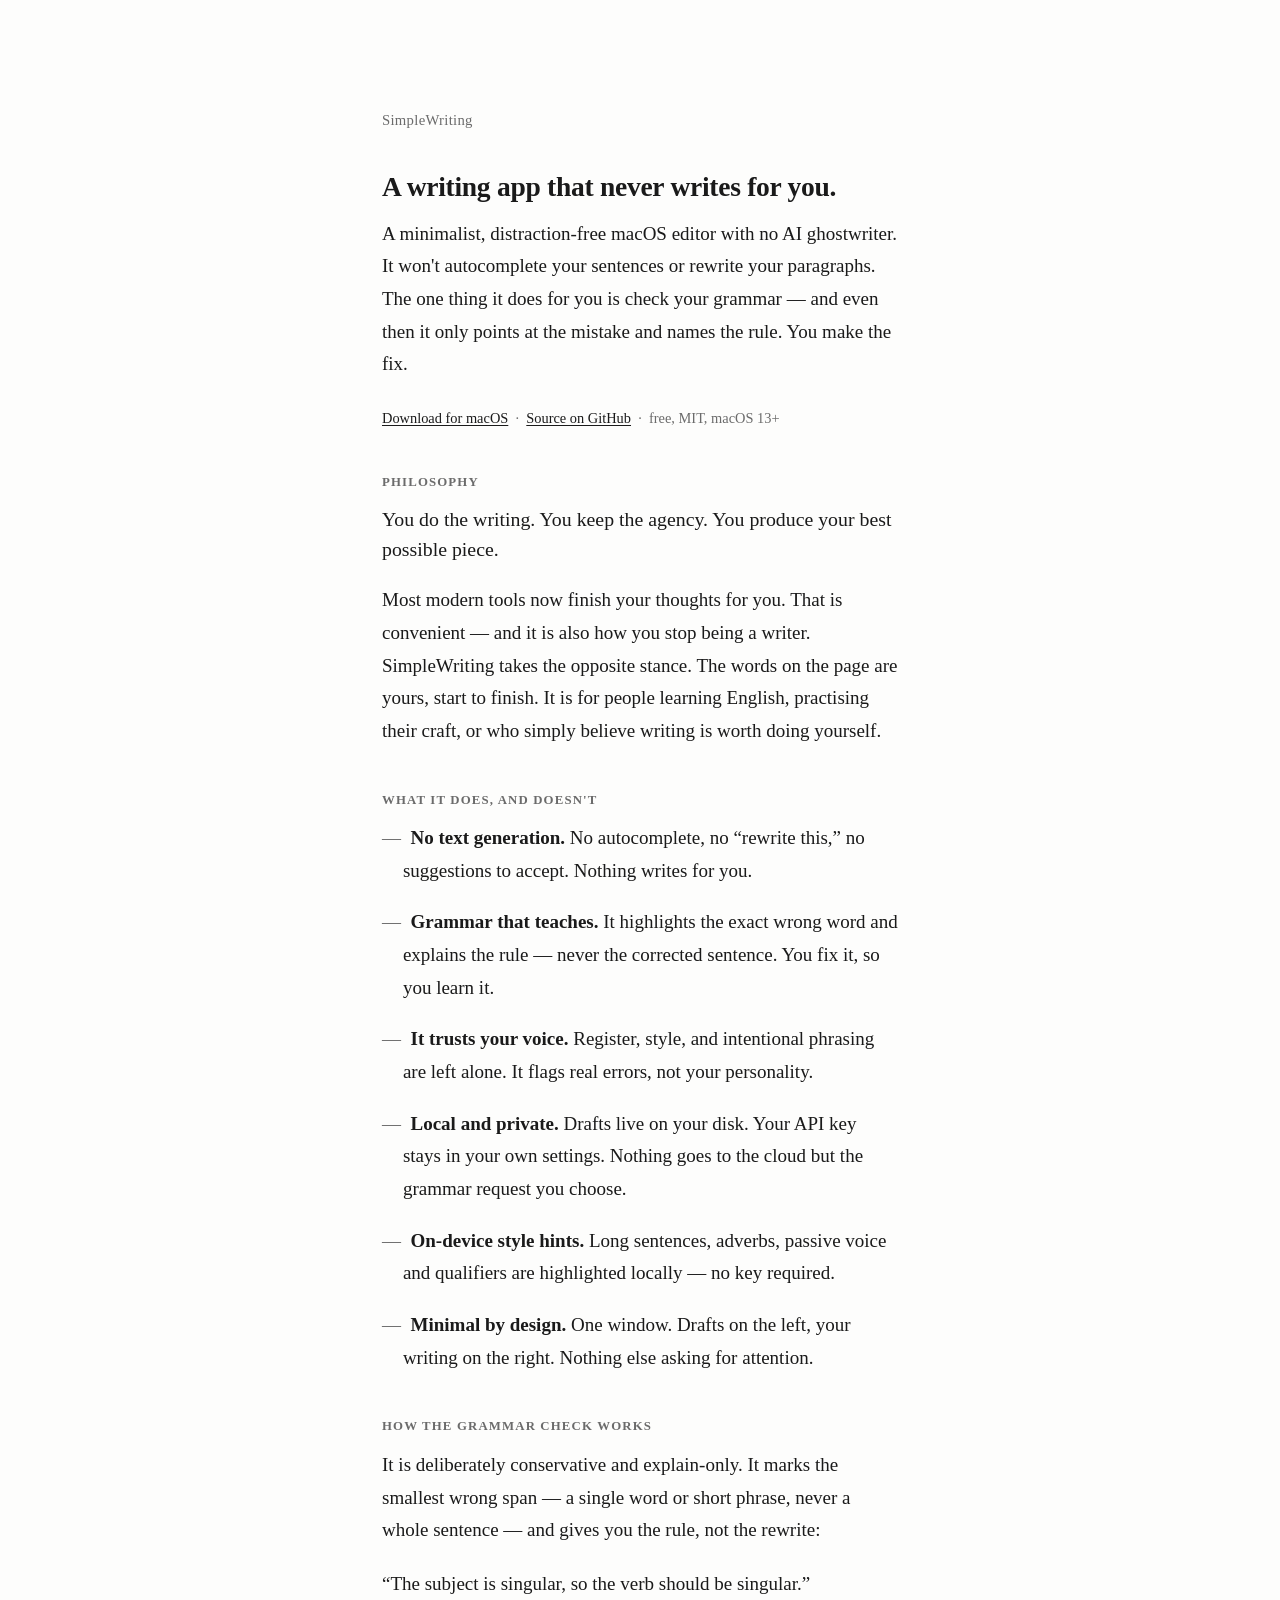
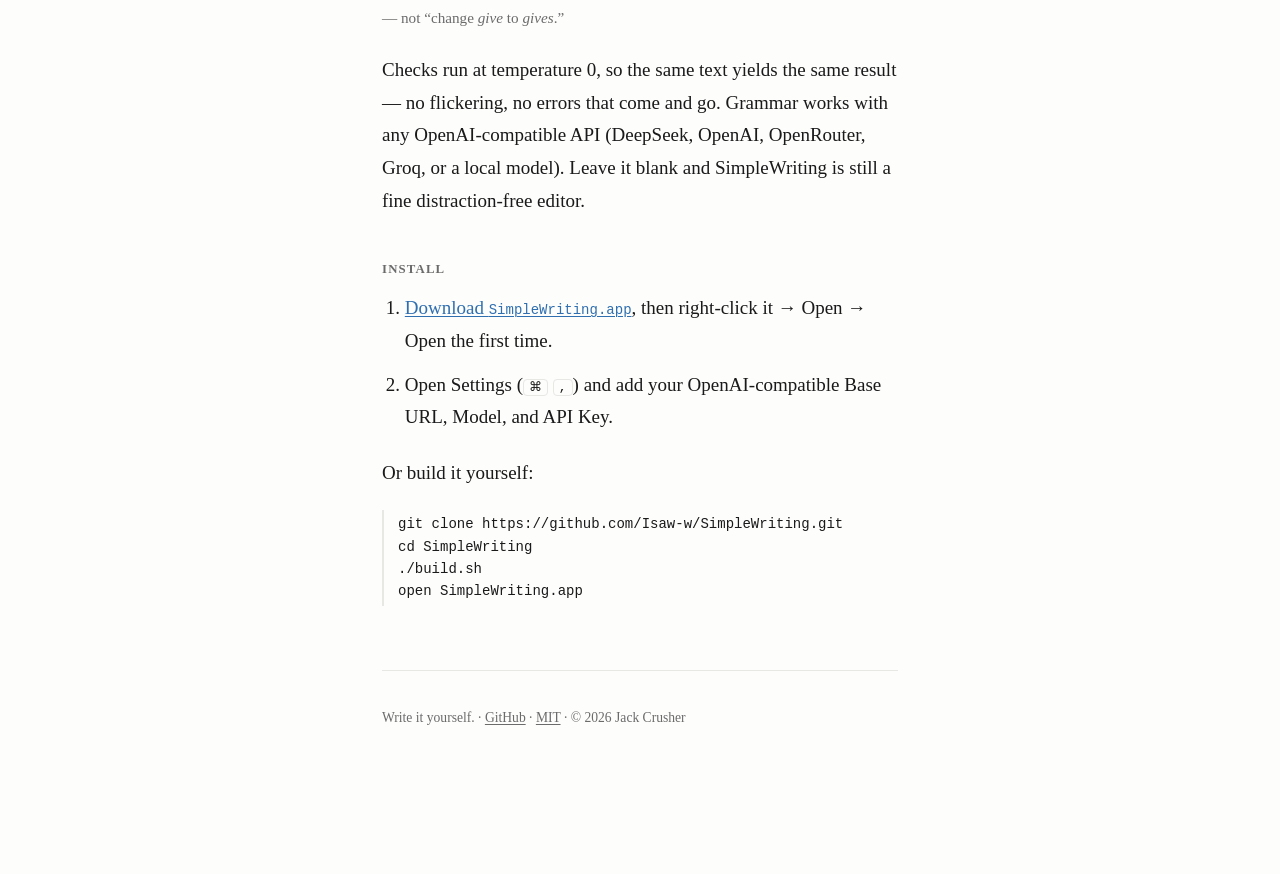
==== docs/index.html @ c0ef6750 "SimpleWriting 1.0 — a minimalist macOS writing app that never writes for you A distraction-free edit" ====
<!doctype html>
<html lang="en">
<head>
<meta charset="utf-8">
<meta name="viewport" content="width=device-width, initial-scale=1">
<title>SimpleWriting — A minimalist macOS writing app that never writes for you</title>
<meta name="description" content="SimpleWriting is a free, open-source, distraction-free macOS writing app with no AI ghostwriter. It never generates or rewrites your text — it only checks your grammar, names the rule, and lets you make the fix yourself. Write in your own words.">
<meta name="keywords" content="minimalist writing app, distraction-free editor for Mac, writing app without AI, no-AI writing tool, grammar checker macOS, write in your own words, English writing practice, offline writing app, open source macOS editor, SimpleWriting">
<meta name="author" content="Jack Crusher">
<meta name="robots" content="index, follow">
<meta name="theme-color" content="#2f6fb0">
<link rel="canonical" href="https://isaw-w.github.io/SimpleWriting/">

<!-- Open Graph -->
<meta property="og:type" content="website">
<meta property="og:site_name" content="SimpleWriting">
<meta property="og:title" content="SimpleWriting — a macOS writing app that never writes for you">
<meta property="og:description" content="No AI ghostwriter. Just your words — and a grammar check that names the rule and lets you make the fix. Free and open source for macOS.">
<meta property="og:url" content="https://isaw-w.github.io/SimpleWriting/">
<meta property="og:image" content="https://isaw-w.github.io/SimpleWriting/og-image.png">
<meta property="og:image:width" content="1200">
<meta property="og:image:height" content="630">

<!-- Twitter -->
<meta name="twitter:card" content="summary_large_image">
<meta name="twitter:title" content="SimpleWriting — a macOS writing app that never writes for you">
<meta name="twitter:description" content="No AI ghostwriter. Just your words — and a grammar check that names the rule and lets you make the fix.">
<meta name="twitter:image" content="https://isaw-w.github.io/SimpleWriting/og-image.png">

<link rel="icon" href="data:image/svg+xml,%3Csvg xmlns='http://www.w3.org/2000/svg' viewBox='0 0 100 100'%3E%3Crect width='100' height='100' rx='24' fill='%232f6fb0'/%3E%3Cpath d='M78 26 C55 30 40 48 34 66 L46 54 C58 42 70 34 78 26 Z' fill='%23eef4fb'/%3E%3Cpath d='M30 70 L44 56' stroke='%23eef4fb' stroke-width='4' stroke-linecap='round'/%3E%3C/svg%3E">

<script type="application/ld+json">
{
  "@context": "https://schema.org",
  "@type": "SoftwareApplication",
  "name": "SimpleWriting",
  "operatingSystem": "macOS 13.0 or later",
  "applicationCategory": "Text editor / Writing application",
  "description": "A minimalist, distraction-free macOS writing app with no AI text generation. It only checks grammar — pointing at the exact mistake and naming the rule — so you make the fix and keep your agency.",
  "url": "https://isaw-w.github.io/SimpleWriting/",
  "downloadUrl": "https://github.com/Isaw-w/SimpleWriting/releases/latest",
  "softwareVersion": "1.0",
  "license": "https://opensource.org/licenses/MIT",
  "author": { "@type": "Person", "name": "Jack Crusher" },
  "offers": { "@type": "Offer", "price": "0", "priceCurrency": "USD" }
}
</script>

<style>
  :root{ --bg:#fdfdfc; --ink:#1a1a1a; --muted:#6b6b6b; --link:#2f6fb0; --rule:#e7e7e4; }
  @media (prefers-color-scheme: dark){
    :root{ --bg:#111214; --ink:#e6e6e3; --muted:#8f8f8c; --link:#7cb2e6; --rule:#26272a; }
  }
  *{box-sizing:border-box}
  body{
    max-width:35rem; margin:0 auto; padding:12vh 22px 16vh;
    background:var(--bg); color:var(--ink);
    font:19px/1.72 Georgia,"Iowan Old Style","Times New Roman",serif;
    -webkit-font-smoothing:antialiased;
  }
  a{color:var(--link); text-decoration:underline; text-underline-offset:2px; text-decoration-thickness:1px}
  .name{font-size:.92rem; letter-spacing:.02em; color:var(--muted); margin:0 0 2.4em}
  h1{font-size:1.72rem; font-weight:600; line-height:1.28; letter-spacing:-.01em; margin:0 0 .5em}
  .lede{margin:0 0 1.3em}
  .do{font-size:.9rem; color:var(--muted); margin:0}
  .do a{color:var(--ink)}
  h2{font-size:.8rem; font-weight:700; text-transform:uppercase; letter-spacing:.09em;
     color:var(--muted); margin:3.2em 0 .9em}
  p{margin:0 0 1.1em}
  .quote{font-size:1.24rem; line-height:1.5; margin:0 0 1em}
  ul{list-style:none; padding:0; margin:0}
  li{margin:0 0 1em; padding-left:1.1em; text-indent:-1.1em}
  li::before{content:"—"; color:var(--muted); margin-right:.5em}
  li b{font-weight:600}
  .rule-eg{color:var(--muted); font-size:.95rem}
  ol{padding-left:1.2em; margin:0 0 1.2em}
  ol li{padding:0; text-indent:0; margin:0 0 .6em}
  ol li::before{content:none}
  code{font:14px/1.5 ui-monospace,SFMono-Regular,Menlo,monospace}
  pre{font:14px/1.6 ui-monospace,SFMono-Regular,Menlo,monospace;
      background:transparent; border-left:2px solid var(--rule);
      padding:.2em 0 .2em 1em; margin:0 0 1.2em; overflow-x:auto; color:var(--ink)}
  kbd{font:13px ui-monospace,monospace; border:1px solid var(--rule); border-radius:4px; padding:0 5px}
  hr{border:0; border-top:1px solid var(--rule); margin:3.4em 0 0}
  footer{margin-top:2.6em; font-size:.85rem; color:var(--muted)}
  footer a{color:var(--muted)}
</style>
</head>
<body>

<p class="name">SimpleWriting</p>

<h1>A writing app that never writes for you.</h1>
<p class="lede">A minimalist, distraction-free macOS editor with no AI ghostwriter. It won't autocomplete your sentences or rewrite your paragraphs. The one thing it does for you is check your grammar — and even then it only points at the mistake and names the rule. You make the fix.</p>
<p class="do"><a href="https://github.com/Isaw-w/SimpleWriting/releases/latest">Download for macOS</a> &nbsp;·&nbsp; <a href="https://github.com/Isaw-w/SimpleWriting">Source on GitHub</a> &nbsp;·&nbsp; free, MIT, macOS 13+</p>

<h2>Philosophy</h2>
<p class="quote">You do the writing. You keep the agency. You produce your best possible piece.</p>
<p>Most modern tools now finish your thoughts for you. That is convenient — and it is also how you stop being a writer. SimpleWriting takes the opposite stance. The words on the page are yours, start to finish. It is for people learning English, practising their craft, or who simply believe writing is worth doing yourself.</p>

<h2>What it does, and doesn't</h2>
<ul>
  <li><b>No text generation.</b> No autocomplete, no “rewrite this,” no suggestions to accept. Nothing writes for you.</li>
  <li><b>Grammar that teaches.</b> It highlights the exact wrong word and explains the rule — never the corrected sentence. You fix it, so you learn it.</li>
  <li><b>It trusts your voice.</b> Register, style, and intentional phrasing are left alone. It flags real errors, not your personality.</li>
  <li><b>Local and private.</b> Drafts live on your disk. Your API key stays in your own settings. Nothing goes to the cloud but the grammar request you choose.</li>
  <li><b>On-device style hints.</b> Long sentences, adverbs, passive voice and qualifiers are highlighted locally — no key required.</li>
  <li><b>Minimal by design.</b> One window. Drafts on the left, your writing on the right. Nothing else asking for attention.</li>
</ul>

<h2>How the grammar check works</h2>
<p>It is deliberately conservative and explain-only. It marks the smallest wrong span — a single word or short phrase, never a whole sentence — and gives you the rule, not the rewrite:</p>
<p>“The subject is singular, so the verb should be singular.”<br><span class="rule-eg">— not “change <em>give</em> to <em>gives</em>.”</span></p>
<p>Checks run at temperature 0, so the same text yields the same result — no flickering, no errors that come and go. Grammar works with any OpenAI-compatible API (DeepSeek, OpenAI, OpenRouter, Groq, or a local model). Leave it blank and SimpleWriting is still a fine distraction-free editor.</p>

<h2>Install</h2>
<ol>
  <li><a href="https://github.com/Isaw-w/SimpleWriting/releases/latest">Download <code>SimpleWriting.app</code></a>, then right-click it → Open → Open the first time.</li>
  <li>Open Settings (<kbd>⌘</kbd> <kbd>,</kbd>) and add your OpenAI-compatible Base URL, Model, and API Key.</li>
</ol>
<p>Or build it yourself:</p>
<pre>git clone https://github.com/Isaw-w/SimpleWriting.git
cd SimpleWriting
./build.sh
open SimpleWriting.app</pre>

<hr>
<footer>Write it yourself. · <a href="https://github.com/Isaw-w/SimpleWriting">GitHub</a> · <a href="https://github.com/Isaw-w/SimpleWriting/blob/main/LICENSE">MIT</a> · © 2026 Jack Crusher</footer>

</body>
</html>
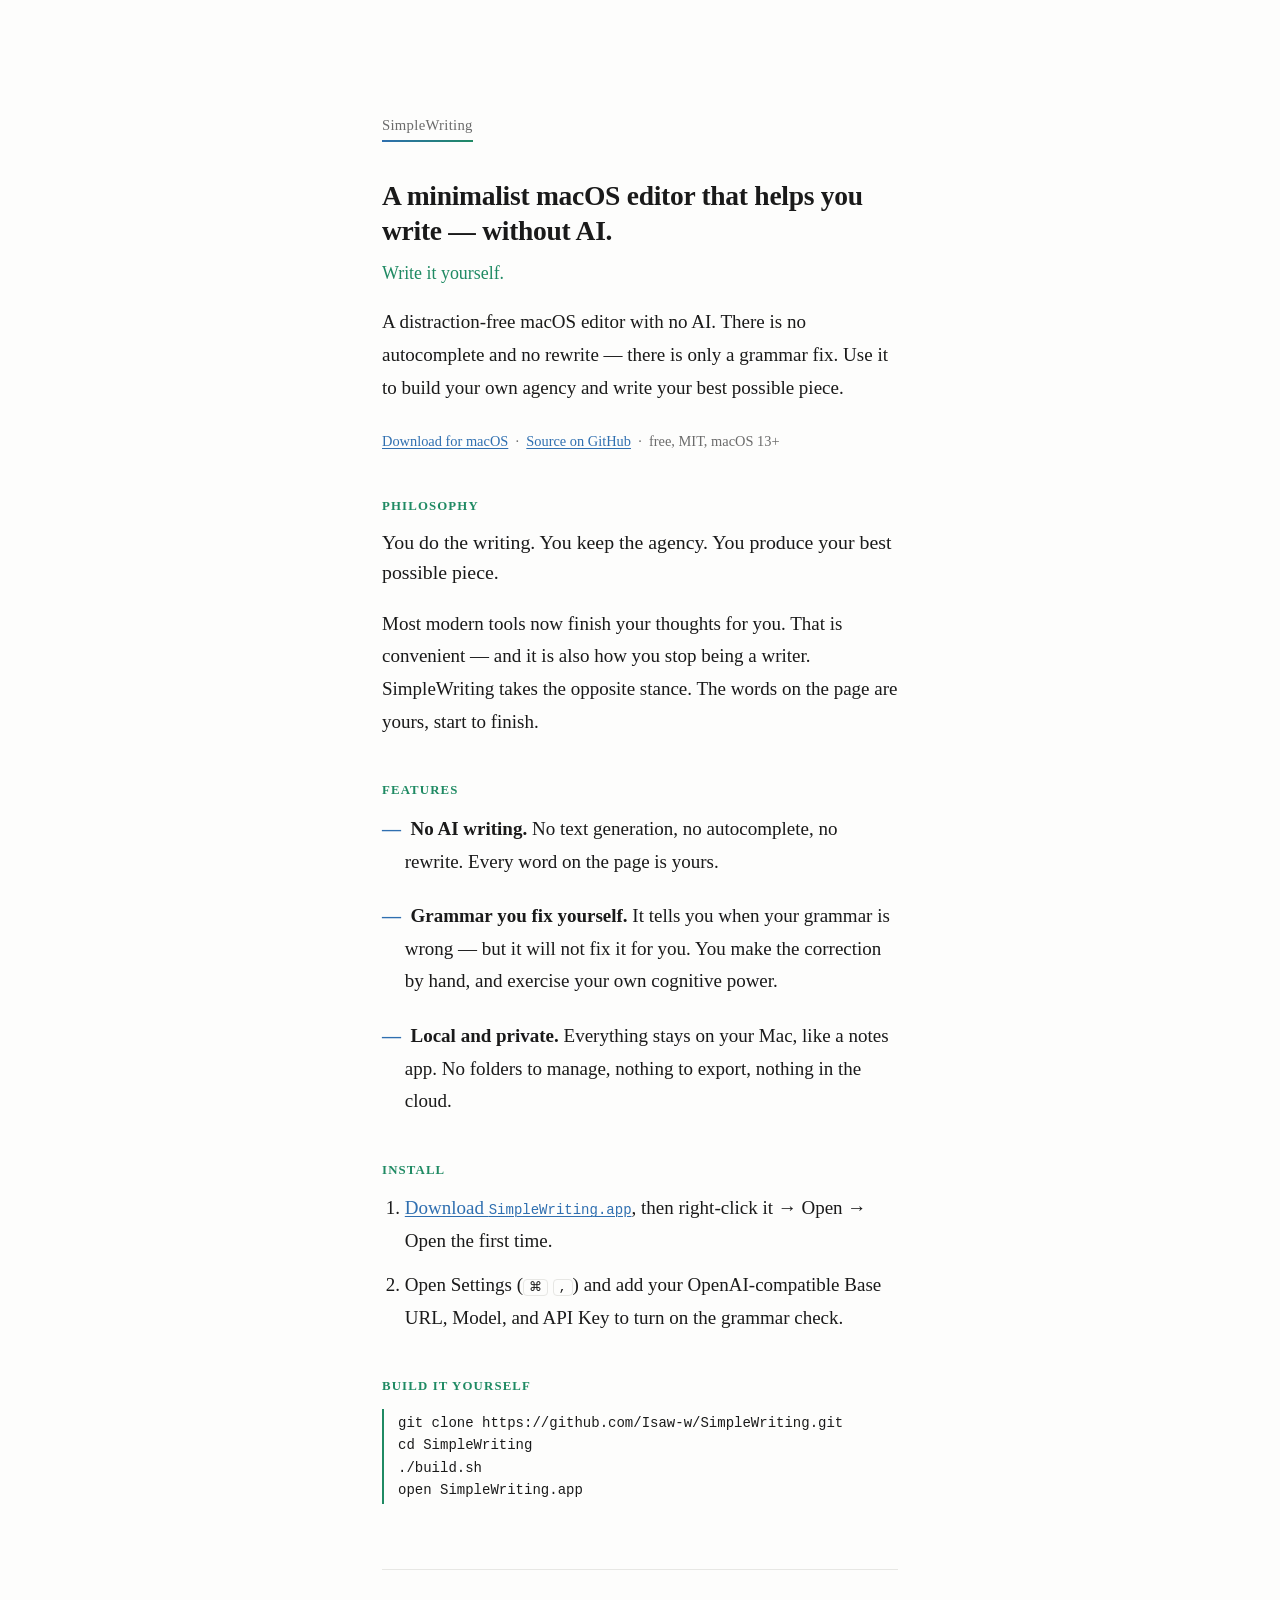
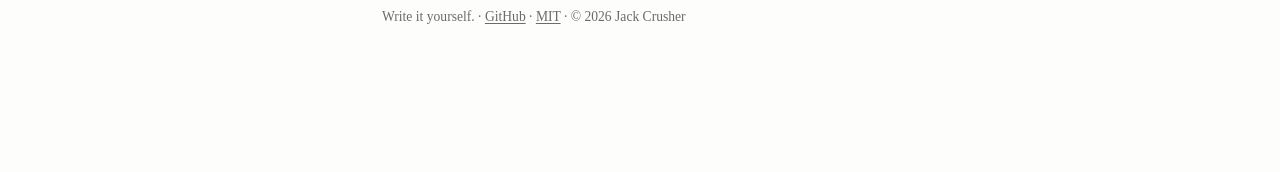
==== commit 83f29c89: "Refine copy and blue/green minimalist design; add SEO sitemap + robots Co-Authored-By: Claude Opus 4" ====
--- a/docs/index.html
+++ b/docs/index.html
@@ -3,9 +3,9 @@
 <head>
 <meta charset="utf-8">
 <meta name="viewport" content="width=device-width, initial-scale=1">
-<title>SimpleWriting — A minimalist macOS writing app that never writes for you</title>
-<meta name="description" content="SimpleWriting is a free, open-source, distraction-free macOS writing app with no AI ghostwriter. It never generates or rewrites your text — it only checks your grammar, names the rule, and lets you make the fix yourself. Write in your own words.">
-<meta name="keywords" content="minimalist writing app, distraction-free editor for Mac, writing app without AI, no-AI writing tool, grammar checker macOS, write in your own words, English writing practice, offline writing app, open source macOS editor, SimpleWriting">
+<title>SimpleWriting — a minimalist macOS editor that helps you write without AI</title>
+<meta name="description" content="SimpleWriting is a free, open-source, distraction-free macOS editor that helps you write without AI. No autocomplete, no rewrite — only a grammar check that tells you what is wrong and lets you fix it yourself. Build your own agency and write your best possible piece.">
+<meta name="keywords" content="write without AI, minimalist writing app, distraction-free macOS editor, no autocomplete editor, no rewrite, grammar checker that doesn't fix for you, learn grammar, English writing practice, local private writing app, notes app for writing, open source macOS editor, SimpleWriting">
 <meta name="author" content="Jack Crusher">
 <meta name="robots" content="index, follow">
 <meta name="theme-color" content="#2f6fb0">
@@ -14,8 +14,8 @@
 <!-- Open Graph -->
 <meta property="og:type" content="website">
 <meta property="og:site_name" content="SimpleWriting">
-<meta property="og:title" content="SimpleWriting — a macOS writing app that never writes for you">
-<meta property="og:description" content="No AI ghostwriter. Just your words — and a grammar check that names the rule and lets you make the fix. Free and open source for macOS.">
+<meta property="og:title" content="SimpleWriting — a minimalist macOS editor that helps you write without AI">
+<meta property="og:description" content="No autocomplete, no rewrite — only a grammar check you fix yourself. A distraction-free, local, private macOS editor. Free and open source.">
 <meta property="og:url" content="https://isaw-w.github.io/SimpleWriting/">
 <meta property="og:image" content="https://isaw-w.github.io/SimpleWriting/og-image.png">
 <meta property="og:image:width" content="1200">
@@ -23,8 +23,8 @@
 
 <!-- Twitter -->
 <meta name="twitter:card" content="summary_large_image">
-<meta name="twitter:title" content="SimpleWriting — a macOS writing app that never writes for you">
-<meta name="twitter:description" content="No AI ghostwriter. Just your words — and a grammar check that names the rule and lets you make the fix.">
+<meta name="twitter:title" content="SimpleWriting — write without AI on macOS">
+<meta name="twitter:description" content="No autocomplete, no rewrite — only a grammar check you fix yourself. Distraction-free, local, private.">
 <meta name="twitter:image" content="https://isaw-w.github.io/SimpleWriting/og-image.png">
 
 <link rel="icon" href="data:image/svg+xml,%3Csvg xmlns='http://www.w3.org/2000/svg' viewBox='0 0 100 100'%3E%3Crect width='100' height='100' rx='24' fill='%232f6fb0'/%3E%3Cpath d='M78 26 C55 30 40 48 34 66 L46 54 C58 42 70 34 78 26 Z' fill='%23eef4fb'/%3E%3Cpath d='M30 70 L44 56' stroke='%23eef4fb' stroke-width='4' stroke-linecap='round'/%3E%3C/svg%3E">
@@ -36,7 +36,7 @@
   "name": "SimpleWriting",
   "operatingSystem": "macOS 13.0 or later",
   "applicationCategory": "Text editor / Writing application",
-  "description": "A minimalist, distraction-free macOS writing app with no AI text generation. It only checks grammar — pointing at the exact mistake and naming the rule — so you make the fix and keep your agency.",
+  "description": "A minimalist, distraction-free macOS editor that helps you write without AI. No autocomplete and no rewrite — only a grammar check that tells you what is wrong and lets you fix it yourself. Local and private, like a notes app.",
   "url": "https://isaw-w.github.io/SimpleWriting/",
   "downloadUrl": "https://github.com/Isaw-w/SimpleWriting/releases/latest",
   "softwareVersion": "1.0",
@@ -47,9 +47,13 @@
 </script>
 
 <style>
-  :root{ --bg:#fdfdfc; --ink:#1a1a1a; --muted:#6b6b6b; --link:#2f6fb0; --rule:#e7e7e4; }
+  :root{
+    --bg:#fdfdfc; --ink:#1a1a1a; --muted:#6b6b6b;
+    --blue:#2f6fb0; --green:#1f8a63; --rule:#e7e7e4;
+  }
   @media (prefers-color-scheme: dark){
-    :root{ --bg:#111214; --ink:#e6e6e3; --muted:#8f8f8c; --link:#7cb2e6; --rule:#26272a; }
+    :root{ --bg:#111214; --ink:#e6e6e3; --muted:#8f8f8c;
+           --blue:#7cb2e6; --green:#5cc39a; --rule:#26272a; }
   }
   *{box-sizing:border-box}
   body{
@@ -58,27 +62,27 @@
     font:19px/1.72 Georgia,"Iowan Old Style","Times New Roman",serif;
     -webkit-font-smoothing:antialiased;
   }
-  a{color:var(--link); text-decoration:underline; text-underline-offset:2px; text-decoration-thickness:1px}
-  .name{font-size:.92rem; letter-spacing:.02em; color:var(--muted); margin:0 0 2.4em}
-  h1{font-size:1.72rem; font-weight:600; line-height:1.28; letter-spacing:-.01em; margin:0 0 .5em}
+  a{color:var(--blue); text-decoration:underline; text-underline-offset:2px; text-decoration-thickness:1px}
+  .name{display:inline-block; font-size:.92rem; letter-spacing:.02em; color:var(--muted); margin:0 0 2.4em;
+        border-bottom:2px solid; border-image:linear-gradient(90deg,var(--blue),var(--green)) 1; padding-bottom:2px}
+  h1{font-size:1.72rem; font-weight:600; line-height:1.28; letter-spacing:-.01em; margin:0 0 .35em}
+  .tag{font-size:1.12rem; color:var(--green); margin:0 0 1em}
   .lede{margin:0 0 1.3em}
   .do{font-size:.9rem; color:var(--muted); margin:0}
-  .do a{color:var(--ink)}
   h2{font-size:.8rem; font-weight:700; text-transform:uppercase; letter-spacing:.09em;
-     color:var(--muted); margin:3.2em 0 .9em}
+     color:var(--green); margin:3.2em 0 .9em}
   p{margin:0 0 1.1em}
   .quote{font-size:1.24rem; line-height:1.5; margin:0 0 1em}
   ul{list-style:none; padding:0; margin:0}
-  li{margin:0 0 1em; padding-left:1.1em; text-indent:-1.1em}
-  li::before{content:"—"; color:var(--muted); margin-right:.5em}
+  li{margin:0 0 1.15em; padding-left:1.2em; text-indent:-1.2em}
+  li::before{content:"—"; color:var(--blue); margin-right:.5em; font-weight:700}
   li b{font-weight:600}
-  .rule-eg{color:var(--muted); font-size:.95rem}
   ol{padding-left:1.2em; margin:0 0 1.2em}
   ol li{padding:0; text-indent:0; margin:0 0 .6em}
   ol li::before{content:none}
   code{font:14px/1.5 ui-monospace,SFMono-Regular,Menlo,monospace}
   pre{font:14px/1.6 ui-monospace,SFMono-Regular,Menlo,monospace;
-      background:transparent; border-left:2px solid var(--rule);
+      background:transparent; border-left:2px solid var(--green);
       padding:.2em 0 .2em 1em; margin:0 0 1.2em; overflow-x:auto; color:var(--ink)}
   kbd{font:13px ui-monospace,monospace; border:1px solid var(--rule); border-radius:4px; padding:0 5px}
   hr{border:0; border-top:1px solid var(--rule); margin:3.4em 0 0}
@@ -90,35 +94,29 @@
 
 <p class="name">SimpleWriting</p>
 
-<h1>A writing app that never writes for you.</h1>
-<p class="lede">A minimalist, distraction-free macOS editor with no AI ghostwriter. It won't autocomplete your sentences or rewrite your paragraphs. The one thing it does for you is check your grammar — and even then it only points at the mistake and names the rule. You make the fix.</p>
+<h1>A minimalist macOS editor that helps you write — without AI.</h1>
+<p class="tag">Write it yourself.</p>
+<p class="lede">A distraction-free macOS editor with no AI. There is no autocomplete and no rewrite — there is only a grammar fix. Use it to build your own agency and write your best possible piece.</p>
 <p class="do"><a href="https://github.com/Isaw-w/SimpleWriting/releases/latest">Download for macOS</a> &nbsp;·&nbsp; <a href="https://github.com/Isaw-w/SimpleWriting">Source on GitHub</a> &nbsp;·&nbsp; free, MIT, macOS 13+</p>
 
 <h2>Philosophy</h2>
 <p class="quote">You do the writing. You keep the agency. You produce your best possible piece.</p>
-<p>Most modern tools now finish your thoughts for you. That is convenient — and it is also how you stop being a writer. SimpleWriting takes the opposite stance. The words on the page are yours, start to finish. It is for people learning English, practising their craft, or who simply believe writing is worth doing yourself.</p>
+<p>Most modern tools now finish your thoughts for you. That is convenient — and it is also how you stop being a writer. SimpleWriting takes the opposite stance. The words on the page are yours, start to finish.</p>
 
-<h2>What it does, and doesn't</h2>
+<h2>Features</h2>
 <ul>
-  <li><b>No text generation.</b> No autocomplete, no “rewrite this,” no suggestions to accept. Nothing writes for you.</li>
-  <li><b>Grammar that teaches.</b> It highlights the exact wrong word and explains the rule — never the corrected sentence. You fix it, so you learn it.</li>
-  <li><b>It trusts your voice.</b> Register, style, and intentional phrasing are left alone. It flags real errors, not your personality.</li>
-  <li><b>Local and private.</b> Drafts live on your disk. Your API key stays in your own settings. Nothing goes to the cloud but the grammar request you choose.</li>
-  <li><b>On-device style hints.</b> Long sentences, adverbs, passive voice and qualifiers are highlighted locally — no key required.</li>
-  <li><b>Minimal by design.</b> One window. Drafts on the left, your writing on the right. Nothing else asking for attention.</li>
+  <li><b>No AI writing.</b> No text generation, no autocomplete, no rewrite. Every word on the page is yours.</li>
+  <li><b>Grammar you fix yourself.</b> It tells you when your grammar is wrong — but it will not fix it for you. You make the correction by hand, and exercise your own cognitive power.</li>
+  <li><b>Local and private.</b> Everything stays on your Mac, like a notes app. No folders to manage, nothing to export, nothing in the cloud.</li>
 </ul>
-
-<h2>How the grammar check works</h2>
-<p>It is deliberately conservative and explain-only. It marks the smallest wrong span — a single word or short phrase, never a whole sentence — and gives you the rule, not the rewrite:</p>
-<p>“The subject is singular, so the verb should be singular.”<br><span class="rule-eg">— not “change <em>give</em> to <em>gives</em>.”</span></p>
-<p>Checks run at temperature 0, so the same text yields the same result — no flickering, no errors that come and go. Grammar works with any OpenAI-compatible API (DeepSeek, OpenAI, OpenRouter, Groq, or a local model). Leave it blank and SimpleWriting is still a fine distraction-free editor.</p>
 
 <h2>Install</h2>
 <ol>
   <li><a href="https://github.com/Isaw-w/SimpleWriting/releases/latest">Download <code>SimpleWriting.app</code></a>, then right-click it → Open → Open the first time.</li>
-  <li>Open Settings (<kbd>⌘</kbd> <kbd>,</kbd>) and add your OpenAI-compatible Base URL, Model, and API Key.</li>
+  <li>Open Settings (<kbd>⌘</kbd> <kbd>,</kbd>) and add your OpenAI-compatible Base URL, Model, and API Key to turn on the grammar check.</li>
 </ol>
-<p>Or build it yourself:</p>
+
+<h2>Build it yourself</h2>
 <pre>git clone https://github.com/Isaw-w/SimpleWriting.git
 cd SimpleWriting
 ./build.sh
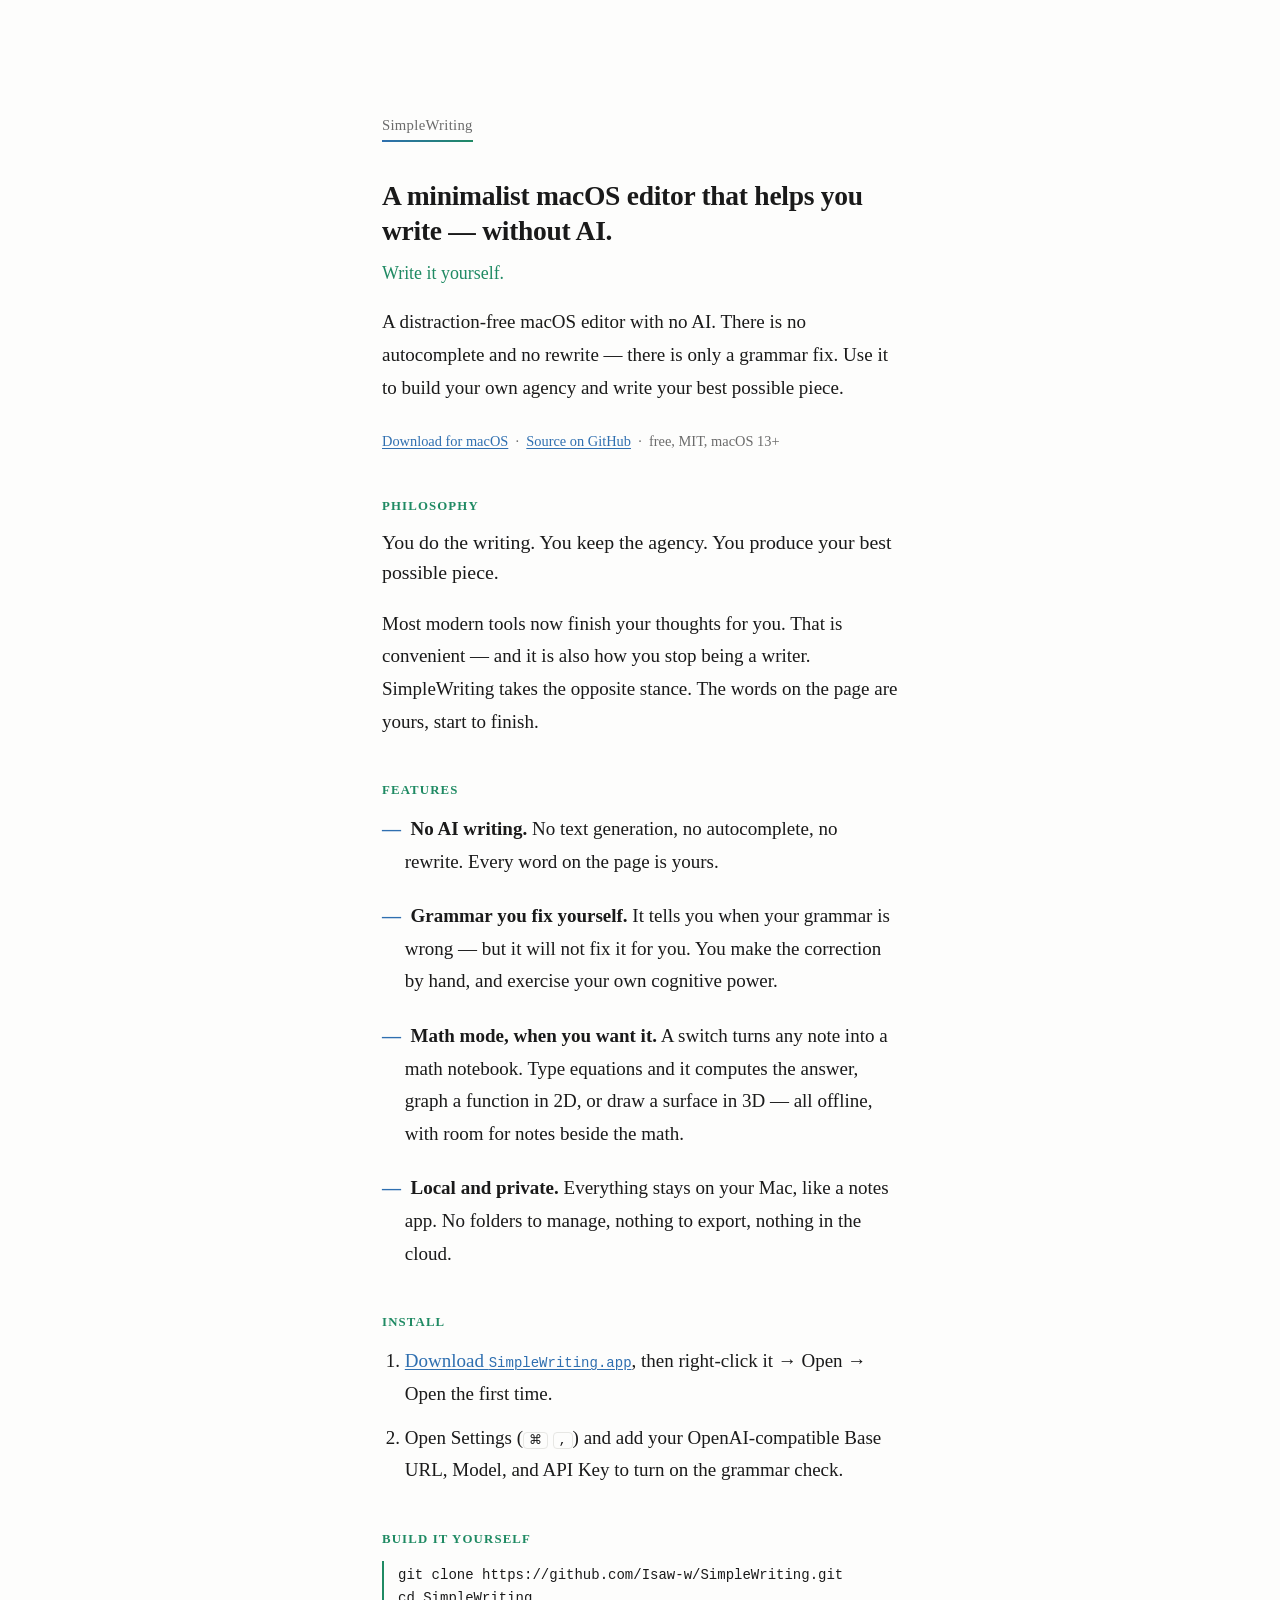
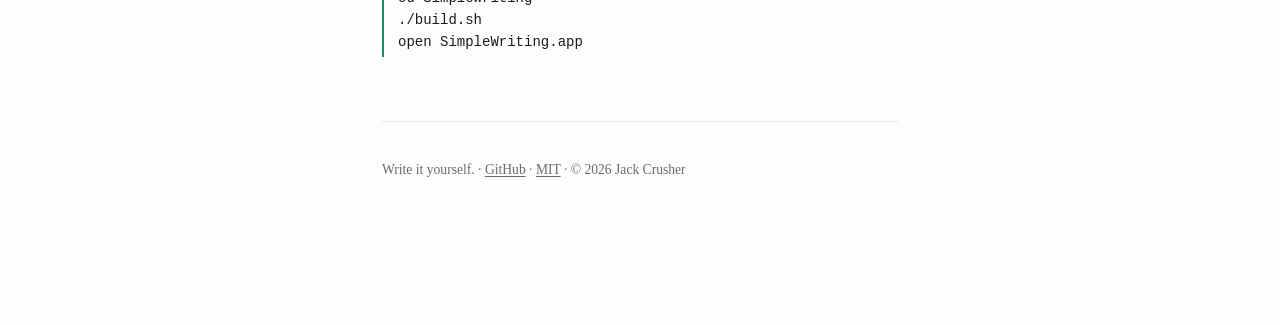
==== commit ee23733d: "feat(math): add 2D graphing and 3D surfaces to Math mode Type /2d for an interactive graph (JSXGraph" ====
--- a/docs/index.html
+++ b/docs/index.html
@@ -4,10 +4,11 @@
 <meta charset="utf-8">
 <meta name="viewport" content="width=device-width, initial-scale=1">
 <title>SimpleWriting — a minimalist macOS editor that helps you write without AI</title>
-<meta name="description" content="SimpleWriting is a free, open-source, distraction-free macOS editor that helps you write without AI. No autocomplete, no rewrite — only a grammar check that tells you what is wrong and lets you fix it yourself. Build your own agency and write your best possible piece.">
-<meta name="keywords" content="write without AI, minimalist writing app, distraction-free macOS editor, no autocomplete editor, no rewrite, grammar checker that doesn't fix for you, learn grammar, English writing practice, local private writing app, notes app for writing, open source macOS editor, SimpleWriting">
+<meta name="description" content="SimpleWriting is a free, open-source, distraction-free macOS editor that helps you write without AI. No autocomplete, no rewrite — only a grammar check that tells you what is wrong and lets you fix it yourself. It also has an offline math mode that computes equations and draws 2D and 3D graphs. Build your own agency and write your best possible piece.">
+<meta name="keywords" content="write without AI, minimalist writing app, distraction-free macOS editor, no autocomplete editor, no rewrite, grammar checker that doesn't fix for you, learn grammar, English writing practice, local private writing app, notes app for writing, markdown editor macOS, offline graphing calculator mac, 2D graphing, 3D graphing, math notebook app, interactive geometry, function plotter, open source macOS editor, SimpleWriting">
 <meta name="author" content="Jack Crusher">
 <meta name="robots" content="index, follow">
+<meta name="google-site-verification" content="3K4Rz44nPjl1-n5HDf7Y6Ax1D2Z4AxTM_f2oGOkFjGM" />
 <meta name="theme-color" content="#2f6fb0">
 <link rel="canonical" href="https://isaw-w.github.io/SimpleWriting/">
 
@@ -36,10 +37,10 @@
   "name": "SimpleWriting",
   "operatingSystem": "macOS 13.0 or later",
   "applicationCategory": "Text editor / Writing application",
-  "description": "A minimalist, distraction-free macOS editor that helps you write without AI. No autocomplete and no rewrite — only a grammar check that tells you what is wrong and lets you fix it yourself. Local and private, like a notes app.",
+  "description": "A minimalist, distraction-free macOS editor that helps you write without AI. No autocomplete and no rewrite — only a grammar check that tells you what is wrong and lets you fix it yourself. Includes a full Markdown editor and an offline math mode that computes equations and draws 2D and 3D graphs. Local and private, like a notes app.",
   "url": "https://isaw-w.github.io/SimpleWriting/",
   "downloadUrl": "https://github.com/Isaw-w/SimpleWriting/releases/latest",
-  "softwareVersion": "1.0",
+  "softwareVersion": "1.7",
   "license": "https://opensource.org/licenses/MIT",
   "author": { "@type": "Person", "name": "Jack Crusher" },
   "offers": { "@type": "Offer", "price": "0", "priceCurrency": "USD" }
@@ -107,6 +108,7 @@
 <ul>
   <li><b>No AI writing.</b> No text generation, no autocomplete, no rewrite. Every word on the page is yours.</li>
   <li><b>Grammar you fix yourself.</b> It tells you when your grammar is wrong — but it will not fix it for you. You make the correction by hand, and exercise your own cognitive power.</li>
+  <li><b>Math mode, when you want it.</b> A switch turns any note into a math notebook. Type equations and it computes the answer, graph a function in 2D, or draw a surface in 3D — all offline, with room for notes beside the math.</li>
   <li><b>Local and private.</b> Everything stays on your Mac, like a notes app. No folders to manage, nothing to export, nothing in the cloud.</li>
 </ul>
 
